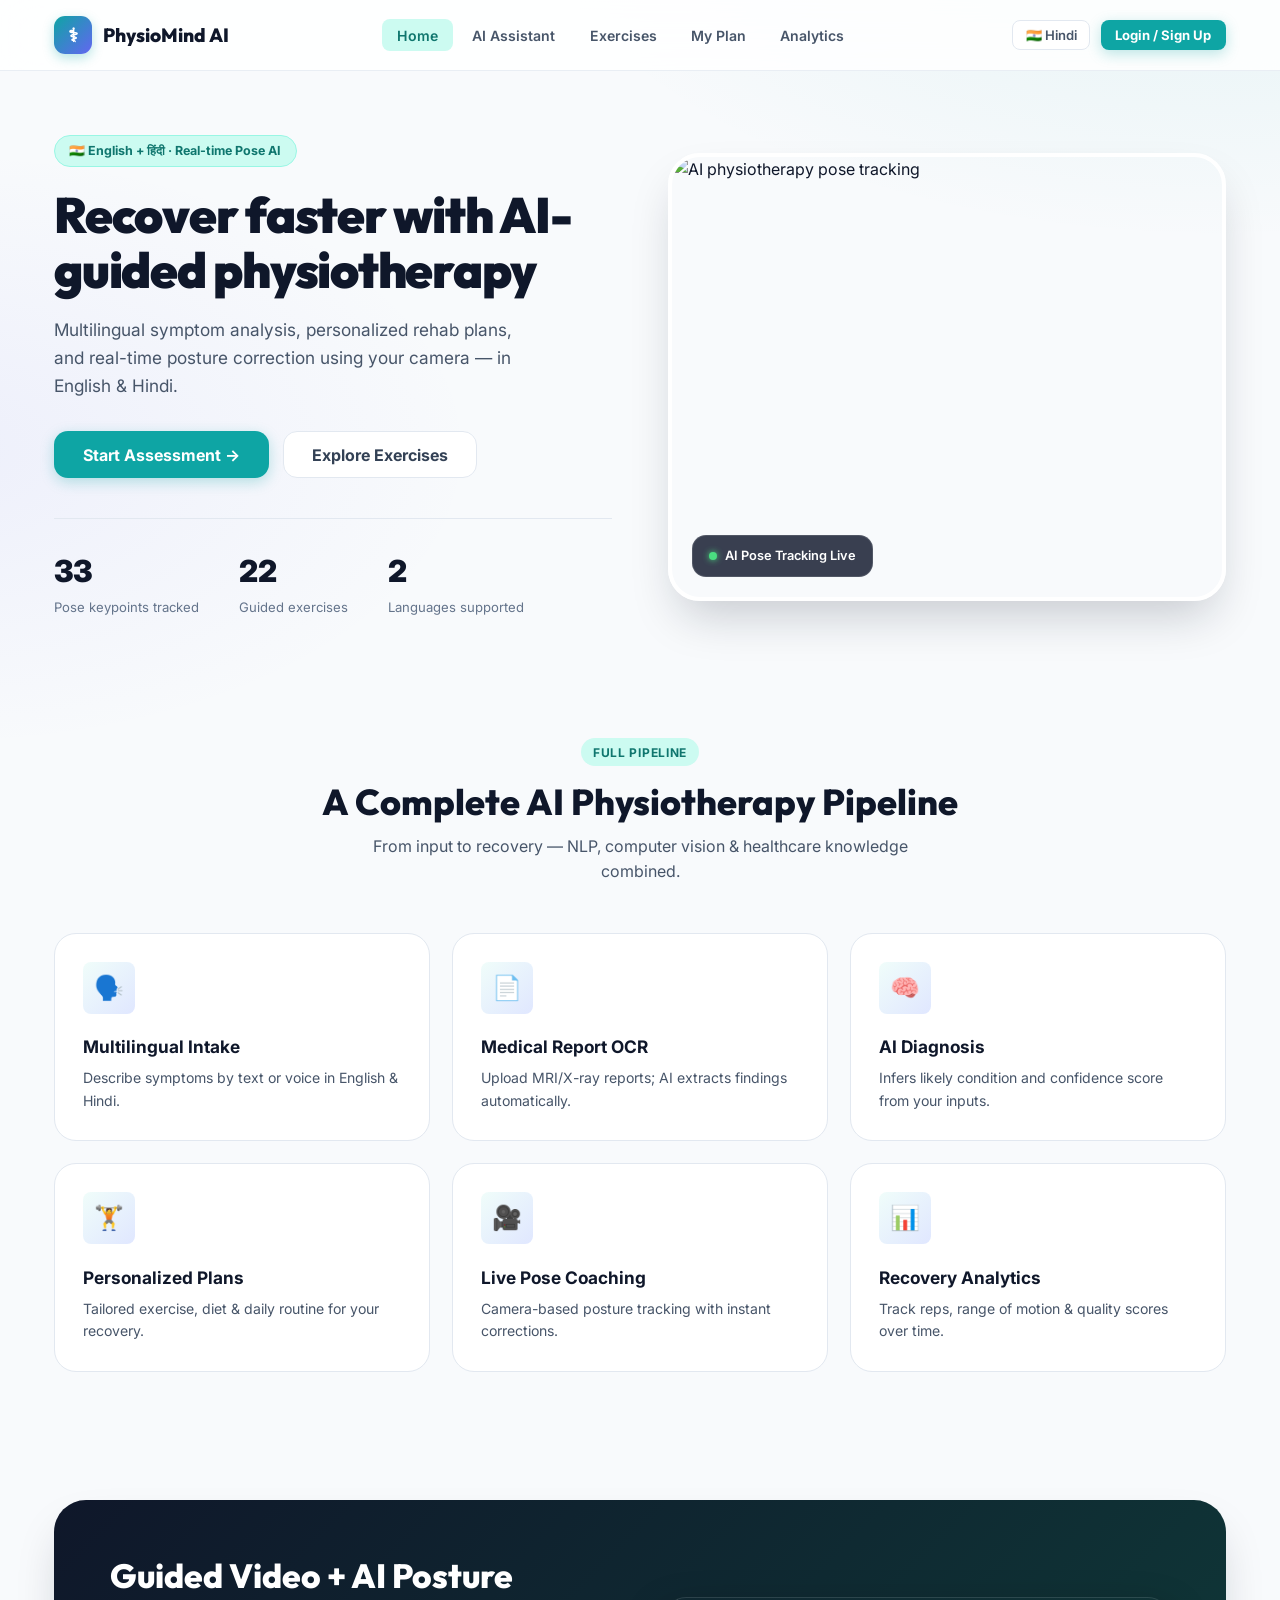
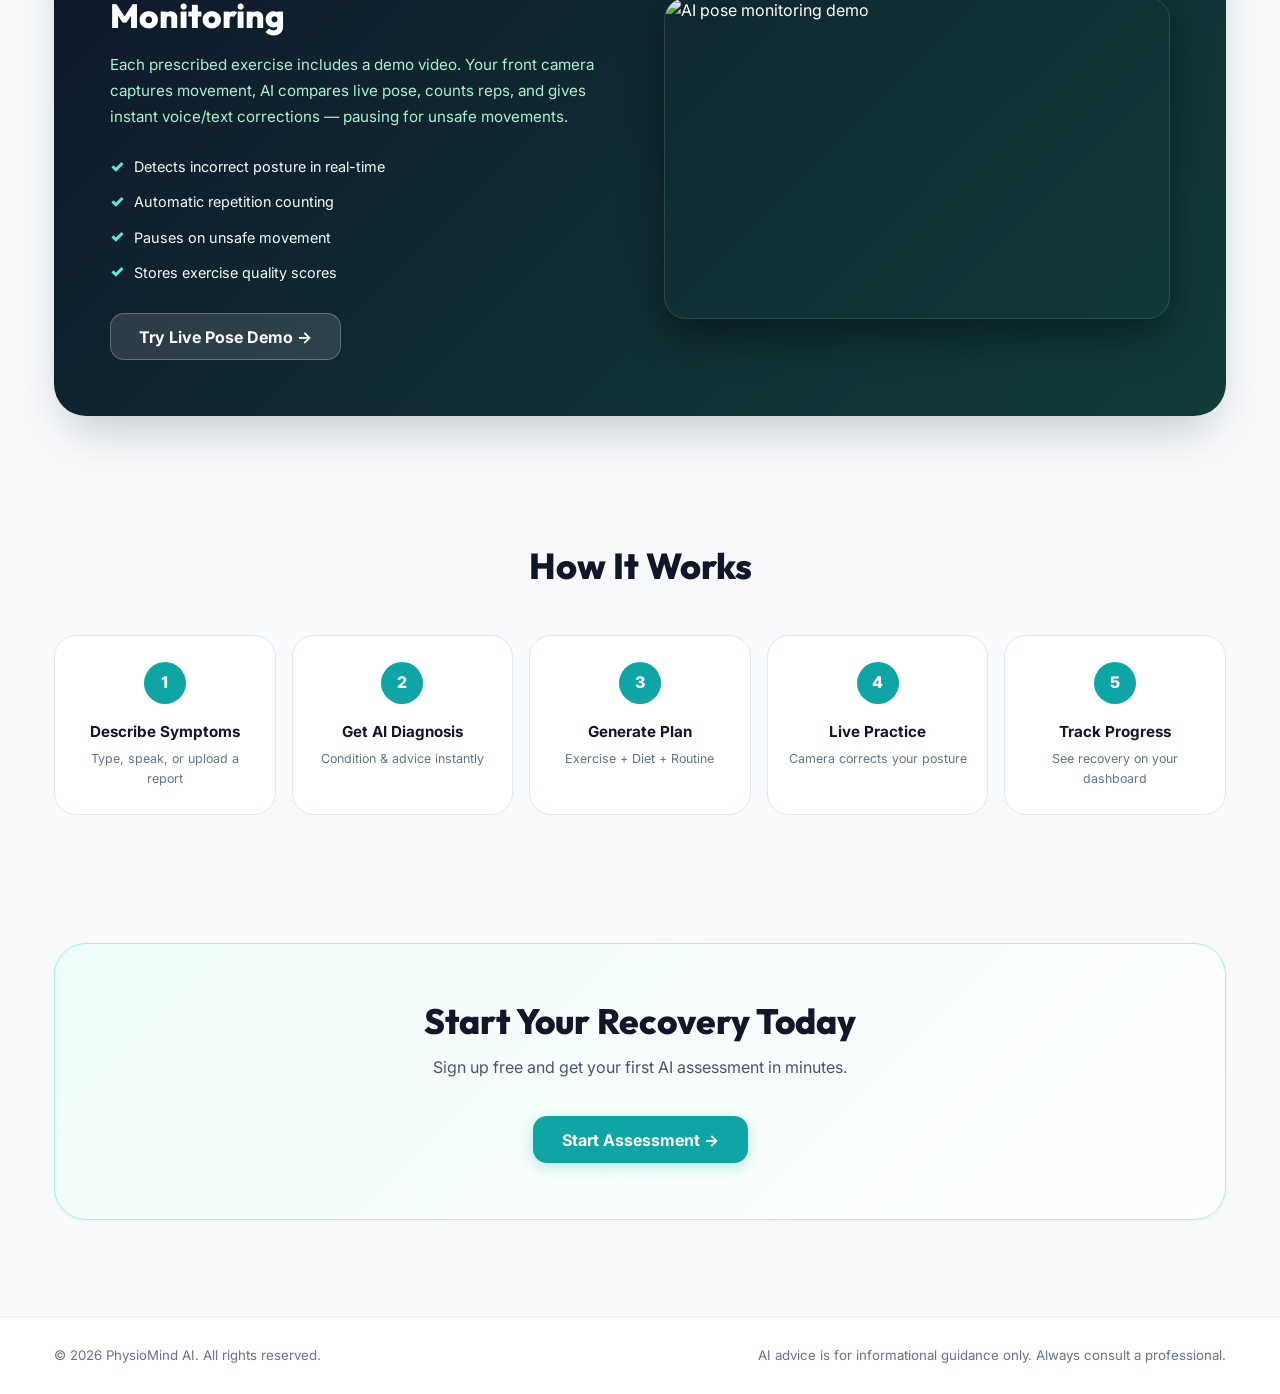
==== index.html @ 33cda1ad "added  backend file system" ====
<!DOCTYPE html>
<html lang="en">
<head>
  <meta charset="UTF-8" />
  <meta name="viewport" content="width=device-width, initial-scale=1.0" />
  <meta name="description" content="PhysioMind AI — Multilingual AI physiotherapy with real-time pose tracking, personalized rehab plans, and recovery analytics in English & Hindi." />
  <title>PhysioMind AI — Your Digital Physiotherapist</title>
  <link rel="stylesheet" href="styles.css" />
</head>
<body>

<!-- ══════════════════════════════════════════════
     NAVBAR
══════════════════════════════════════════════ -->
<header class="nav-wrap">
  <div class="container nav-inner">

    <div class="brand" onclick="showView('landing')">
      <div class="brand-icon">⚕</div>
      <span id="appName">PhysioMind AI</span>
    </div>

    <nav class="nav-links">
      <button class="nav-link active" data-view="landing">Home</button>
      <button class="nav-link" data-view="assistant">AI Assistant</button>
      <button class="nav-link" data-view="exercises">Exercises</button>
      <button class="nav-link" data-view="plan">My Plan</button>
      <button class="nav-link" data-view="analytics">Analytics</button>
    </nav>

    <div class="nav-right">
      <button class="lang-btn" id="langBtn">🇮🇳 Hindi</button>
      <button class="btn btn-sm btn-outline" id="authBtn" onclick="openAuth()">Login / Sign Up</button>
    </div>

  </div>
</header>

<!-- ══════════════════════════════════════════════
     MAIN CONTENT
══════════════════════════════════════════════ -->
<main>

  <!-- ─────────────── VIEW: LANDING ─────────────── -->
  <div class="view active" id="view-landing">
    <div class="container">

      <!-- Hero -->
      <section class="hero anim-fade-up">
        <div>
          <div class="hero-badge" id="heroBadge">🇮🇳 English + हिंदी · Real-time Pose AI</div>
          <h1 class="hero-title" id="heroTitle">Recover faster with AI-guided physiotherapy</h1>
          <p class="hero-sub" id="heroSub">Multilingual symptom analysis, personalized rehab plans, and real-time posture correction using your camera — in English &amp; Hindi.</p>
          <div class="hero-btns">
            <button class="btn btn-primary btn-lg" id="heroCta" onclick="showView('assistant')">Start Assessment →</button>
            <button class="btn btn-outline btn-lg" id="heroSec" onclick="showView('exercises')">Explore Exercises</button>
          </div>
          <div class="hero-stats">
            <div><div class="stat-n">33</div><div class="stat-l" id="stat1">Pose keypoints tracked</div></div>
            <div><div class="stat-n" id="statExCount">22</div><div class="stat-l" id="stat2">Guided exercises</div></div>
            <div><div class="stat-n">2</div><div class="stat-l" id="stat3">Languages supported</div></div>
          </div>
        </div>
        <div>
          <div class="hero-img-wrap">
            <img src="hero.jpg" alt="AI physiotherapy pose tracking" />
            <div class="hero-img-badge">
              <div class="live-dot"></div>
              <span id="liveBadge">AI Pose Tracking Live</span>
            </div>
          </div>
        </div>
      </section>

      <!-- Features -->
      <section class="section">
        <div class="sec-center">
          <div class="sec-tag" id="featTag">Full Pipeline</div>
          <h2 class="sec-title" id="featTitle">A Complete AI Physiotherapy Pipeline</h2>
          <p class="sec-desc" id="featDesc">From input to recovery — NLP, computer vision &amp; healthcare knowledge combined.</p>
        </div>
        <div class="features-grid" id="featuresGrid"></div>
      </section>

      <!-- Demo Banner -->
      <section class="section-sm">
        <div class="demo-banner">
          <div>
            <h2 class="demo-title" id="demoTitle">Guided Video + AI Posture Monitoring</h2>
            <p class="demo-desc" id="demoDesc">Each prescribed exercise includes a demo video. Your front camera captures movement, AI compares live pose, counts reps, and gives instant voice/text corrections — pausing for unsafe movements.</p>
            <ul class="demo-bullets" id="demoBullets"></ul>
            <button class="btn btn-ghost-white btn-lg" style="margin-top:1.75rem" onclick="showView('exercises')" id="demoCta">Try Live Pose Demo →</button>
          </div>
          <div class="demo-img-box">
            <img src="pose-demo.jpg" alt="AI pose monitoring demo" />
          </div>
        </div>
      </section>

      <!-- How it works -->
      <section class="section">
        <div class="sec-center">
          <h2 class="sec-title" id="stepsTitle">How It Works</h2>
        </div>
        <div class="steps-grid" id="stepsGrid"></div>
      </section>

      <!-- CTA -->
      <section class="section-sm" style="padding-bottom:5rem">
        <div class="cta-card">
          <h2 class="cta-title" id="ctaTitle">Start Your Recovery Today</h2>
          <p class="cta-desc" id="ctaDesc">Sign up free and get your first AI assessment in minutes.</p>
          <button class="btn btn-primary btn-lg" style="margin-top:1.5rem" id="ctaBtn" onclick="showView('assistant')">Start Assessment →</button>
        </div>
      </section>

    </div>
  </div>

  <!-- ─────────────── VIEW: AI ASSISTANT ─────────── -->
  <div class="view" id="view-assistant">
    <div class="container">
      <div class="page-header">
        <h1 class="page-title" id="assistTitle">AI Physio Assistant</h1>
        <p class="page-sub" id="assistSub">Describe symptoms via text, voice, or upload a medical report</p>
      </div>

      <div class="assistant-grid">

        <!-- Chat box -->
        <div class="chat-box">
          <div class="chat-messages" id="chatMessages">
            <div class="chat-empty" id="chatEmpty">
              <div class="chat-empty-icon">💬</div>
              <p id="chatEmptyMsg">Type or speak your symptoms below to get instant AI analysis.</p>
            </div>
          </div>

          <!-- OCR status -->
          <div class="ocr-status" id="ocrStatus"></div>

          <!-- Quick chips -->
          <div class="chips-row" id="chipsRow"></div>

          <!-- Input bar -->
          <div class="chat-input-row">
            <button class="icon-btn" id="attachBtn" title="Upload Report">📎</button>
            <input type="file" id="fileInput" accept="image/*,.pdf" style="display:none" />
            <button class="icon-btn" id="micBtn" title="Speak Symptoms">🎤</button>
            <input class="chat-input" id="chatInput" type="text" placeholder="Type your symptoms…" />
            <button class="btn btn-primary" id="sendBtn">Send</button>
          </div>
        </div>

        <!-- Side panel -->
        <div style="display:flex;flex-direction:column;gap:1rem">

          <div class="panel">
            <div class="panel-label" id="diagLabel">AI Diagnosis</div>
            <div id="diagContent">
              <p style="font-size:.88rem;color:var(--slate-500)" id="diagPlaceholder">Your diagnosis will appear here after describing your symptoms.</p>
            </div>
            <button class="btn btn-primary" id="genPlanBtn" style="width:100%;margin-top:1.25rem;display:none" onclick="generatePlan()"></button>
          </div>

          <div class="warning-card">
            ⚠ <span id="disclaimerText">AI suggestions do not replace professional medical advice. Consult a licensed physiotherapist.</span>
          </div>

        </div>
      </div>
    </div>
  </div>

  <!-- ─────────────── VIEW: EXERCISES ────────────── -->
  <div class="view" id="view-exercises">
    <div class="container">
      <div class="page-header">
        <h1 class="page-title" id="exTitle">Guided Exercise Library</h1>
        <p class="page-sub" id="exSub">Practice each exercise with live AI posture monitoring</p>
      </div>
      <div class="cat-bar" id="catBar"></div>
      <div class="ex-grid" id="exGrid"></div>
      <div style="padding-bottom:3rem"></div>
    </div>
  </div>

  <!-- ─────────────── VIEW: MY PLAN ──────────────── -->
  <div class="view" id="view-plan">
    <div class="container">
      <div class="page-header">
        <h1 class="page-title" id="planTitle">My Recovery Plan</h1>
      </div>
      <div id="planContainer"></div>
      <div style="padding-bottom:3rem"></div>
    </div>
  </div>

  <!-- ─────────────── VIEW: ANALYTICS ────────────── -->
  <div class="view" id="view-analytics">
    <div class="container">
      <div class="page-header">
        <h1 class="page-title" id="analyticsTitle">Recovery Analytics</h1>
        <p class="page-sub" id="analyticsSub">Your digital biomarkers over time</p>
      </div>
      <div id="analyticsContainer"></div>
      <div style="padding-bottom:3rem"></div>
    </div>
  </div>

</main>

<!-- ══════════════════════════════════════════════
     FOOTER
══════════════════════════════════════════════ -->
<footer>
  <div class="container footer-inner">
    <span>© 2026 PhysioMind AI. All rights reserved.</span>
    <span id="footerDisclaimer">AI advice is for informational guidance only. Always consult a professional.</span>
  </div>
</footer>

<!-- ══════════════════════════════════════════════
     AUTH MODAL
══════════════════════════════════════════════ -->
<div class="modal-bg" id="authModal">
  <div class="modal-box">
    <button class="modal-close" onclick="closeAuth()">✕</button>
    <div class="modal-tabs">
      <button class="modal-tab active" id="tabLogin" onclick="switchAuthTab('login')">Login</button>
      <button class="modal-tab" id="tabSignup" onclick="switchAuthTab('signup')">Sign Up</button>
    </div>
    <form onsubmit="handleAuth(event)">
      <div class="form-field" id="nameField" style="display:none">
        <label class="form-label" for="authName">Full Name</label>
        <input class="form-input" id="authName" name="name" type="text" autocomplete="name" placeholder="e.g. Arjun Sharma" />
      </div>
      <div class="form-field">
        <label class="form-label" for="authEmail">Email Address</label>
        <input class="form-input" id="authEmail" name="email" type="email" autocomplete="email" placeholder="you@example.com" required />
      </div>
      <div class="form-field">
        <label class="form-label" for="authPassword">Password</label>
        <input class="form-input" id="authPassword" name="password" type="password" autocomplete="current-password" placeholder="••••••••" minlength="8" required />
        <div class="form-hint" id="authPwHint" style="display:none">At least 8 characters</div>
      </div>
      <div class="form-error" id="authError" role="alert" style="display:none"></div>
      <button type="submit" class="btn btn-primary" id="authSubmit" style="width:100%;margin-top:.5rem">Login</button>
    </form>
  </div>
</div>

<!-- ══════════════════════════════════════════════
     EXERCISE PREVIEW MODAL  (how to do it, before the camera opens)
══════════════════════════════════════════════ -->
<div class="modal-bg" id="previewModal">
  <div class="modal-box preview-modal-box">
    <button class="modal-close" onclick="closePreview()">✕</button>

    <div class="preview-head">
      <h2 class="preview-title" id="previewTitle"></h2>
      <p class="preview-sub" id="previewSub"></p>
    </div>

    <div class="preview-grid">
      <div class="preview-stage">
        <svg id="previewFigure" class="pv-figure" viewBox="0 0 100 100"
             role="img" aria-labelledby="previewFigureLabel"></svg>
        <span id="previewFigureLabel" class="sr-only"></span>
        <div class="preview-phase">
          <span class="pv-dot"></span>
          <span id="previewMotionLabel">Movement demonstration</span>
        </div>
      </div>

      <div class="preview-info">
        <div class="preview-meta" id="previewMeta"></div>

        <div class="preview-block">
          <div class="preview-block-label" id="previewStepsLabel">How to do it</div>
          <ol class="preview-steps" id="previewSteps"></ol>
        </div>

        <div class="preview-block">
          <div class="preview-block-label" id="previewMistakesLabel">Avoid these</div>
          <ul class="preview-mistakes" id="previewMistakes"></ul>
        </div>

        <div class="camera-hint" id="previewCameraHint"></div>
      </div>
    </div>

    <div class="preview-actions">
      <button class="btn btn-outline" onclick="closePreview()" id="previewBackBtn">Back</button>
      <button class="btn btn-primary btn-lg" id="previewStartBtn">Start with Camera ▶</button>
    </div>
  </div>
</div>

<!-- ══════════════════════════════════════════════
     SESSION MODAL
══════════════════════════════════════════════ -->
<div class="modal-bg" id="sessionModal">
  <div class="modal-box session-modal-box">
    <div style="display:flex;justify-content:space-between;align-items:center;margin-bottom:1rem">
      <h2 style="font-size:1.25rem;font-weight:800" id="sessionTitle">Exercise Session</h2>
      <button class="btn btn-outline btn-sm" onclick="closeSession()">✕ Stop</button>
    </div>

    <div class="session-canvas">
      <!-- Live webcam + skeleton overlay. The video stays on this device;
           only keypoint coordinates are sent to the server. -->
      <video id="sessionVideo" playsinline muted autoplay></video>
      <canvas id="sessionCanvas"></canvas>

      <div class="session-loading" id="sessionLoading">
        <div class="spinner"></div>
        <div id="sessionLoadingText">Starting camera and loading pose model…</div>
      </div>

      <div class="session-error" id="sessionError" style="display:none">
        <div class="session-error-icon">📷</div>
        <div id="sessionErrorText"></div>
        <button class="btn btn-outline btn-sm" style="margin-top:1rem" onclick="closeSession()">Close</button>
      </div>

      <div class="session-hud">
        <div class="hud-box">
          <div class="hud-label" id="hudRepLabel">Reps</div>
          <div class="hud-val" id="hudReps">0 / 10</div>
        </div>
        <div class="hud-box">
          <div class="hud-label" id="hudQualLabel">Tracking</div>
          <div class="hud-val" id="hudQuality" style="color:#5eead4">—</div>
        </div>
        <div class="hud-box">
          <div class="hud-label" id="hudTimeLabel">Time</div>
          <div class="hud-val" id="hudTime">0s</div>
        </div>
      </div>
      <div class="session-feedback" id="sessionFeedback">🟢 Ready — keep camera steady</div>
    </div>

    <div style="margin-top:1rem;padding:.75rem 1rem;background:var(--slate-50);border-radius:var(--r-md);font-size:.85rem;color:var(--slate-600)" id="sessionInstructions">
      Position yourself in front of the camera. Follow along with the exercise and maintain proper form throughout the movement.
    </div>
  </div>
</div>

<!-- Transient status messages (errors, confirmations) -->
<div class="toast" id="toast" role="status" aria-live="polite"></div>

<script src="api.js"></script>
<script src="preview.js"></script>
<script type="module" src="pose.js"></script>
<script src="app.js"></script>
</body>
</html>
---- styles.css ----
/* =====================================================
   PhysioMind AI — Design System & Stylesheet
   ===================================================== */

@import url('https://fonts.googleapis.com/css2?family=Outfit:wght@400;500;600;700;800;900&family=Inter:wght@400;500;600;700&display=swap');

/* ── CSS Custom Properties ─────────────────────────── */
:root {
  --teal:       #0ea5a4;
  --teal-hover: #0d9488;
  --teal-dark:  #0f766e;
  --teal-light: #ccfbf1;
  --teal-50:    #f0fdfa;
  --indigo:     #6366f1;
  --indigo-light: #e0e7ff;
  --slate-900:  #0f172a;
  --slate-800:  #1e293b;
  --slate-700:  #334155;
  --slate-600:  #475569;
  --slate-500:  #64748b;
  --slate-400:  #94a3b8;
  --slate-300:  #cbd5e1;
  --slate-200:  #e2e8f0;
  --slate-100:  #f1f5f9;
  --slate-50:   #f8fafc;
  --white:      #ffffff;
  --r-sm:  8px;
  --r-md:  14px;
  --r-lg:  22px;
  --r-xl:  32px;
  --shadow-sm:  0 1px 3px rgba(0,0,0,.06);
  --shadow-md:  0 4px 16px rgba(0,0,0,.07);
  --shadow-lg:  0 12px 30px rgba(14,165,164,.14), 0 4px 8px rgba(0,0,0,.04);
  --shadow-xl:  0 24px 48px -12px rgba(15,23,42,.22);
  --transition: all .2s cubic-bezier(.4,0,.2,1);
}

/* ── Reset & Base ──────────────────────────────────── */
*, *::before, *::after { box-sizing: border-box; margin: 0; padding: 0; }

html { scroll-behavior: smooth; font-size: 16px; }

body {
  font-family: 'Inter', system-ui, sans-serif;
  color: var(--slate-900);
  background:
    radial-gradient(1100px 600px at 95% -5%,  rgba(14,165,164,.10) 0%, transparent 65%),
    radial-gradient(900px  500px at  -5% 15%, rgba(99,102,241,.07) 0%, transparent 60%),
    var(--slate-50);
  min-height: 100vh;
  display: flex;
  flex-direction: column;
  line-height: 1.6;
}

h1,h2,h3,h4,h5 { font-family: 'Outfit', sans-serif; line-height: 1.2; }

a { text-decoration: none; color: inherit; }
button { cursor: pointer; font-family: inherit; border: none; }
ul { list-style: none; }
img { display: block; width: 100%; object-fit: cover; }
input, textarea { font-family: inherit; }

/* ── Scrollbar ─────────────────────────────────────── */
::-webkit-scrollbar { width: 7px; }
::-webkit-scrollbar-thumb { background: var(--slate-300); border-radius: 4px; }
::-webkit-scrollbar-track { background: transparent; }

/* ── Layout Utils ──────────────────────────────────── */
.container { max-width: 1220px; margin: 0 auto; padding: 0 1.5rem; }

/* ── Keyframes ─────────────────────────────────────── */
@keyframes fadeUp {
  from { opacity: 0; transform: translateY(18px); }
  to   { opacity: 1; transform: translateY(0); }
}
@keyframes fadeIn { from { opacity: 0; } to { opacity: 1; } }
@keyframes bounce3 {
  0%,100% { transform: translateY(0); opacity: .5; }
  50%      { transform: translateY(-6px); opacity: 1; }
}
@keyframes spinRing {
  to { transform: rotate(360deg); }
}
@keyframes pulseRing {
  0%   { box-shadow: 0 0 0 0   rgba(14,165,164,.45); }
  70%  { box-shadow: 0 0 0 14px rgba(14,165,164,0); }
  100% { box-shadow: 0 0 0 0   rgba(14,165,164,0); }
}

.anim-fade-up  { animation: fadeUp .5s cubic-bezier(.16,1,.3,1) both; }
.pulse-ring    { animation: pulseRing 1.8s infinite; }

/* ═══════════════════════════════════════════════════
   NAVBAR
═══════════════════════════════════════════════════ */
.nav-wrap {
  position: sticky; top: 0; z-index: 60;
  background: rgba(255,255,255,.84);
  backdrop-filter: blur(18px);
  -webkit-backdrop-filter: blur(18px);
  border-bottom: 1px solid rgba(226,232,240,.75);
}
.nav-inner {
  display: flex; align-items: center; justify-content: space-between;
  height: 70px;
}
.brand {
  display: flex; align-items: center; gap: .7rem;
  font-family: 'Outfit', sans-serif;
  font-weight: 800; font-size: 1.2rem;
  color: var(--slate-900); cursor: pointer;
}
.brand-icon {
  width: 38px; height: 38px; border-radius: 11px;
  background: linear-gradient(135deg, var(--teal), var(--indigo));
  display: grid; place-items: center;
  font-size: 1.2rem; color: #fff;
  box-shadow: 0 4px 12px rgba(14,165,164,.3);
  flex-shrink: 0;
}
.nav-links {
  display: flex; align-items: center; gap: .25rem;
}
.nav-link {
  padding: .45rem .95rem;
  border-radius: var(--r-sm);
  font-size: .88rem; font-weight: 600;
  color: var(--slate-600);
  transition: var(--transition);
  cursor: pointer;
  background: none; border: none;
}
.nav-link:hover { color: var(--teal-dark); background: var(--teal-light); }
.nav-link.active { color: var(--teal-dark); background: var(--teal-light); }

.nav-right { display: flex; align-items: center; gap: .65rem; }

/* ── Buttons ────────────────────────────────────────── */
.btn {
  display: inline-flex; align-items: center; justify-content: center;
  gap: .45rem; padding: .58rem 1.2rem;
  border-radius: var(--r-md); font-size: .88rem; font-weight: 700;
  transition: var(--transition); border: 1.5px solid transparent;
  white-space: nowrap;
}
.btn-primary {
  background: var(--teal); color: #fff;
  box-shadow: 0 4px 14px rgba(14,165,164,.28);
}
.btn-primary:hover { background: var(--teal-hover); transform: translateY(-1px); box-shadow: 0 6px 18px rgba(14,165,164,.35); }
.btn-outline { background: #fff; border-color: var(--slate-200); color: var(--slate-700); }
.btn-outline:hover { background: var(--slate-100); border-color: var(--slate-300); }
.btn-ghost-white { background: rgba(255,255,255,.12); border-color: rgba(255,255,255,.25); color: #fff; }
.btn-ghost-white:hover { background: rgba(255,255,255,.22); }
.btn-sm { padding: .38rem .85rem; font-size: .82rem; border-radius: var(--r-sm); }
.btn-lg { padding: .78rem 1.75rem; font-size: 1rem; border-radius: var(--r-md); }

.lang-btn {
  display: flex; align-items: center; gap: .4rem;
  padding: .38rem .8rem; border-radius: var(--r-sm);
  background: #fff; border: 1.5px solid var(--slate-200);
  font-size: .82rem; font-weight: 600; color: var(--slate-600);
  transition: var(--transition); cursor: pointer;
}
.lang-btn:hover { border-color: var(--teal); color: var(--teal-dark); }

/* ═══════════════════════════════════════════════════
   VIEWS
═══════════════════════════════════════════════════ */
main { flex: 1; }
.view { display: none; }
.view.active { display: block; }

/* ═══════════════════════════════════════════════════
   LANDING — Hero
═══════════════════════════════════════════════════ */
.hero {
  display: grid; grid-template-columns: 1fr 1fr;
  gap: 3.5rem; align-items: center;
  padding: 4rem 0 3rem;
}
.hero-badge {
  display: inline-flex; align-items: center; gap: .5rem;
  background: var(--teal-light); border: 1px solid #99f6e4;
  color: var(--teal-dark); padding: .32rem .9rem;
  border-radius: 999px; font-size: .78rem; font-weight: 700;
  margin-bottom: 1.3rem;
}
.hero-title {
  font-size: 3.1rem; font-weight: 900;
  line-height: 1.1; letter-spacing: -.025em;
  color: var(--slate-900);
}
.hero-sub {
  margin-top: 1.2rem; font-size: 1.08rem;
  color: var(--slate-600); max-width: 88%;
}
.hero-btns { margin-top: 2rem; display: flex; flex-wrap: wrap; gap: .85rem; }
.hero-stats {
  margin-top: 2.5rem; padding-top: 1.75rem;
  border-top: 1px solid var(--slate-200);
  display: flex; gap: 2.5rem;
}
.stat-n { font-size: 1.9rem; font-weight: 900; color: var(--slate-900); }
.stat-l { font-size: .82rem; color: var(--slate-500); margin-top: .1rem; }

.hero-img-wrap {
  border-radius: var(--r-xl); overflow: hidden;
  border: 4px solid #fff; box-shadow: var(--shadow-xl);
  position: relative;
}
.hero-img-wrap img { height: 440px; }
.hero-img-badge {
  position: absolute; bottom: 20px; left: 20px;
  background: rgba(15,23,42,.82); backdrop-filter: blur(10px);
  color: #fff; padding: .6rem 1rem; border-radius: var(--r-md);
  font-size: .8rem; font-weight: 600; display: flex; align-items: center; gap: .5rem;
  border: 1px solid rgba(255,255,255,.12);
}
.live-dot {
  width: 8px; height: 8px; border-radius: 50%;
  background: #4ade80; box-shadow: 0 0 6px #4ade80;
}

/* ── Section shared ─────────────────────────────── */
.section { padding: 4.5rem 0; }
.section-sm { padding: 2.5rem 0; }
.sec-tag {
  display: inline-block; background: var(--teal-light);
  color: var(--teal-dark); font-size: .75rem; font-weight: 700;
  padding: .28rem .75rem; border-radius: 999px;
  text-transform: uppercase; letter-spacing: .06em;
  margin-bottom: .85rem;
}
.sec-title { font-size: 2.25rem; font-weight: 800; color: var(--slate-900); }
.sec-desc { margin-top: .65rem; font-size: 1rem; color: var(--slate-600); }
.sec-center { text-align: center; }
.sec-center .sec-desc { max-width: 600px; margin: .65rem auto 0; }

/* ── Features Grid ──────────────────────────────── */
.features-grid {
  display: grid; grid-template-columns: repeat(3,1fr); gap: 1.4rem;
  margin-top: 3rem;
}
.feat-card {
  background: #fff; border: 1px solid var(--slate-200);
  border-radius: var(--r-lg); padding: 1.75rem;
  transition: var(--transition);
}
.feat-card:hover { transform: translateY(-5px); box-shadow: var(--shadow-lg); border-color: var(--slate-300); }
.feat-icon {
  width: 52px; height: 52px; border-radius: var(--r-sm);
  background: linear-gradient(135deg, var(--teal-50), var(--indigo-light));
  display: grid; place-items: center; font-size: 1.5rem; margin-bottom: 1.2rem;
}
.feat-title { font-size: 1.08rem; font-weight: 700; margin-bottom: .4rem; }
.feat-desc { font-size: .88rem; color: var(--slate-600); }

/* ── Demo Dark Banner ───────────────────────────── */
.demo-banner {
  display: grid; grid-template-columns: 1fr 1fr; gap: 3rem;
  align-items: center;
  background: linear-gradient(135deg, var(--slate-900) 0%, #0f3d3a 100%);
  border-radius: var(--r-xl); padding: 3.5rem;
  color: #fff; margin: 1rem 0;
  box-shadow: var(--shadow-xl);
}
.demo-title { font-size: 2.1rem; font-weight: 800; line-height: 1.2; }
.demo-desc { margin-top: 1rem; color: #a7f3d0; font-size: .95rem; line-height: 1.7; }
.demo-bullets { margin-top: 1.5rem; display: grid; gap: .6rem; }
.demo-bullet {
  display: flex; align-items: center; gap: .65rem;
  font-size: .9rem; color: #f0fdfa;
}
.check-icon { color: #5eead4; font-weight: 900; font-size: 1rem; }
.demo-img-box {
  border-radius: var(--r-lg); overflow: hidden;
  border: 1px solid rgba(255,255,255,.12);
  box-shadow: 0 18px 40px rgba(0,0,0,.4);
}
.demo-img-box img { height: 320px; }

/* ── How it Works Steps ─────────────────────────── */
.steps-grid {
  display: grid; grid-template-columns: repeat(5,1fr); gap: 1rem;
  margin-top: 3rem;
}
.step-card {
  background: #fff; border: 1px solid var(--slate-200);
  border-radius: var(--r-lg); padding: 1.6rem 1rem; text-align: center;
  transition: var(--transition);
}
.step-card:hover { box-shadow: var(--shadow-md); transform: translateY(-3px); }
.step-num {
  width: 42px; height: 42px; border-radius: 50%;
  background: var(--teal); color: #fff;
  font-weight: 800; font-size: 1rem;
  display: grid; place-items: center; margin: 0 auto 1rem;
}
.step-title { font-size: .95rem; font-weight: 700; margin-bottom: .3rem; }
.step-desc { font-size: .78rem; color: var(--slate-500); }

/* ── CTA Card ───────────────────────────────────── */
.cta-card {
  background: linear-gradient(135deg, var(--teal-50), #fff);
  border: 1px solid #99f6e4; border-radius: var(--r-xl);
  padding: 3.5rem; text-align: center;
  box-shadow: var(--shadow-sm); margin: 1rem 0;
}
.cta-title { font-size: 2.2rem; font-weight: 800; }
.cta-desc { margin: .75rem auto; max-width: 460px; color: var(--slate-600); }

/* ═══════════════════════════════════════════════════
   AI ASSISTANT VIEW
═══════════════════════════════════════════════════ */
.page-header { padding: 2.5rem 0 0; }
.page-title  { font-size: 1.9rem; font-weight: 800; }
.page-sub    { margin-top: .4rem; font-size: .92rem; color: var(--slate-500); }

.assistant-grid {
  display: grid; grid-template-columns: 1fr 360px; gap: 1.5rem;
  margin-top: 1.75rem; padding-bottom: 3rem;
}

/* Chat Box */
.chat-box {
  background: #fff; border: 1px solid var(--slate-200);
  border-radius: var(--r-xl); overflow: hidden;
  display: flex; flex-direction: column; height: 620px;
  box-shadow: var(--shadow-sm);
}
.chat-messages {
  flex: 1; overflow-y: auto; padding: 1.5rem;
  display: flex; flex-direction: column; gap: 1rem;
}
.chat-empty {
  text-align: center; color: var(--slate-400);
  margin: auto; padding: 2rem 1rem;
}
.chat-empty-icon { font-size: 3rem; margin-bottom: .75rem; }

.bubble { max-width: 80%; padding: .75rem 1.1rem; border-radius: 18px; font-size: .9rem; line-height: 1.55; }
.bubble.user { align-self: flex-end; background: var(--teal); color: #fff; border-bottom-right-radius: 4px; }
.bubble.bot  { align-self: flex-start; background: var(--slate-100); color: var(--slate-800); border-bottom-left-radius: 4px; }

.typing-dots {
  display: inline-flex; gap: 4px; align-items: center;
}
.typing-dots span {
  width: 8px; height: 8px; border-radius: 50%; background: var(--slate-400);
  animation: bounce3 .9s ease infinite;
}
.typing-dots span:nth-child(2) { animation-delay: .15s; }
.typing-dots span:nth-child(3) { animation-delay: .30s; }

.ocr-status {
  margin: 0 1rem .5rem;
  padding: .55rem .9rem;
  background: var(--indigo-light); color: #3730a3;
  border-radius: var(--r-sm); font-size: .8rem;
  display: none;
}

.chips-row {
  padding: .75rem 1rem;
  border-top: 1px solid var(--slate-100);
  display: flex; flex-wrap: wrap; gap: .4rem;
}
.chip {
  padding: .32rem .75rem; border-radius: 999px;
  border: 1px solid var(--slate-200);
  background: var(--slate-50); font-size: .78rem;
  color: var(--slate-600); cursor: pointer;
  transition: var(--transition);
}
.chip:hover { background: var(--teal-light); color: var(--teal-dark); border-color: #99f6e4; }

.chat-input-row {
  padding: .9rem 1rem;
  border-top: 1px solid var(--slate-100);
  display: flex; gap: .5rem; align-items: center;
}
.icon-btn {
  width: 42px; height: 42px; border-radius: var(--r-sm);
  border: 1.5px solid var(--slate-200); background: #fff;
  display: grid; place-items: center; font-size: 1.1rem;
  color: var(--slate-500); transition: var(--transition);
  flex-shrink: 0;
}
.icon-btn:hover { background: var(--slate-100); border-color: var(--slate-300); }
.icon-btn.recording { border-color: #f87171; background: #fee2e2; color: #b91c1c; animation: pulseRing 1.8s infinite; }

.chat-input {
  flex: 1; height: 42px; border-radius: var(--r-sm);
  border: 1.5px solid var(--slate-200); padding: 0 1rem;
  font-size: .9rem; outline: none; transition: var(--transition);
}
.chat-input:focus { border-color: var(--teal); box-shadow: 0 0 0 3px var(--teal-light); }

/* Diagnosis Panel */
.panel {
  background: #fff; border: 1px solid var(--slate-200);
  border-radius: var(--r-xl); padding: 1.5rem;
  box-shadow: var(--shadow-sm);
}
.panel-label {
  font-size: .72rem; font-weight: 700;
  text-transform: uppercase; letter-spacing: .06em;
  color: var(--slate-500); margin-bottom: 1rem;
}
.diag-gradient-card {
  background: linear-gradient(135deg, var(--teal-50), var(--indigo-light));
  border: 1px solid var(--teal-light);
  border-radius: var(--r-md); padding: 1.2rem;
}
.diag-condition-lbl { font-size: .72rem; color: var(--slate-500); }
.diag-condition-name { font-size: 1.15rem; font-weight: 800; margin-top: .2rem; }
.progress-wrap { margin-top: .85rem; }
.progress-row { display: flex; justify-content: space-between; font-size: .75rem; color: var(--slate-500); }
.progress-track { height: 8px; border-radius: 999px; background: #fff; overflow: hidden; margin-top: .3rem; }
.progress-fill { height: 100%; background: var(--teal); border-radius: 999px; transition: width .45s ease; }
.symptom-tags { margin-top: .85rem; display: flex; flex-wrap: wrap; gap: .3rem; }
.s-tag {
  background: #fff; border: 1px solid var(--slate-200);
  padding: .18rem .6rem; border-radius: 999px;
  font-size: .73rem; color: var(--slate-600);
}
.diag-rec { margin-top: .85rem; font-size: .85rem; color: var(--slate-600); line-height: 1.6; }
.warning-card {
  background: #fffbeb; border: 1px solid #fde68a;
  border-radius: var(--r-md); padding: .9rem 1rem;
  font-size: .78rem; color: #92400e; margin-top: 1rem;
  line-height: 1.55;
}

/* ═══════════════════════════════════════════════════
   EXERCISES VIEW
═══════════════════════════════════════════════════ */
.cat-bar { display: flex; flex-wrap: wrap; gap: .5rem; margin: 1.5rem 0; }
.cat-btn {
  display: flex; align-items: center; gap: .4rem;
  padding: .48rem 1.1rem; border-radius: 999px;
  border: 1.5px solid var(--slate-200); background: #fff;
  font-size: .85rem; font-weight: 600; color: var(--slate-600);
  transition: var(--transition); cursor: pointer;
}
.cat-btn:hover { border-color: var(--teal); color: var(--teal-dark); }
.cat-btn.active { background: var(--teal); color: #fff; border-color: var(--teal); box-shadow: 0 4px 12px rgba(14,165,164,.25); }

.ex-grid { display: grid; grid-template-columns: repeat(auto-fill, minmax(310px,1fr)); gap: 1.4rem; }
.ex-card {
  background: #fff; border: 1px solid var(--slate-200);
  border-radius: var(--r-lg); overflow: hidden;
  display: flex; flex-direction: column;
  transition: var(--transition);
}
.ex-card:hover { transform: translateY(-5px); box-shadow: var(--shadow-lg); }

.ex-banner {
  height: 145px;
  background: linear-gradient(135deg, var(--teal), var(--indigo));
  display: grid; place-items: center; font-size: 3.5rem;
  position: relative;
}
.diff-tag {
  position: absolute; top: 12px; right: 12px; z-index: 2;
  padding: .22rem .65rem; border-radius: 999px;
  font-size: .7rem; font-weight: 700; text-transform: uppercase;
}
.diff-tag.easy   { background: #dcfce7; color: #15803d; }
.diff-tag.medium { background: #fef3c7; color: #b45309; }
.diff-tag.hard   { background: #fee2e2; color: #b91c1c; }

.ex-body { padding: 1.2rem; flex: 1; display: flex; flex-direction: column; }
.ex-name { font-size: 1.05rem; font-weight: 700; }
.ex-part { font-size: .75rem; color: var(--slate-400); margin-bottom: .4rem; }
.ex-desc { font-size: .85rem; color: var(--slate-600); flex: 1; }
.ex-stats {
  display: flex; gap: 1rem; font-size: .8rem; color: var(--slate-500);
  margin-top: 1rem; padding-top: .75rem; border-top: 1px solid var(--slate-100);
}

/* ═══════════════════════════════════════════════════
   PLAN VIEW
═══════════════════════════════════════════════════ */
.plan-banner {
  background: linear-gradient(135deg, var(--teal-dark), var(--indigo));
  color: #fff; border-radius: var(--r-xl); padding: 2rem 2.25rem;
  margin: 1.5rem 0; box-shadow: var(--shadow-lg);
}
.plan-banner-condition { font-size: .82rem; opacity: .85; }
.plan-banner-title { font-size: 1.75rem; font-weight: 800; margin-top: .25rem; }
.plan-banner-sub { font-size: .88rem; opacity: .85; margin-top: .4rem; }

.tab-row { display: flex; gap: .5rem; margin-bottom: 1.5rem; }
.tab-btn {
  padding: .48rem 1.25rem; border-radius: 999px;
  border: 1.5px solid var(--slate-200); background: #fff;
  font-size: .88rem; font-weight: 600; cursor: pointer;
  transition: var(--transition);
}
.tab-btn.active { background: var(--teal); color: #fff; border-color: var(--teal); }

.plan-ex-item {
  display: flex; align-items: center; justify-content: space-between;
  background: #fff; border: 1px solid var(--slate-200);
  border-radius: var(--r-md); padding: 1.1rem 1.25rem; margin-bottom: .75rem;
}
.plan-ex-name { font-weight: 700; font-size: 1rem; }
.plan-ex-meta { font-size: .8rem; color: var(--slate-500); margin-top: .2rem; }

.diet-grid { display: grid; grid-template-columns: repeat(auto-fill,minmax(260px,1fr)); gap: 1rem; }
.diet-card {
  background: #fff; border: 1px solid var(--slate-200);
  border-radius: var(--r-md); padding: 1.2rem;
}
.diet-meal { font-size: .85rem; font-weight: 800; color: var(--teal); }
.diet-items { font-weight: 600; font-size: .9rem; margin-top: .25rem; }
.diet-note { font-size: .75rem; color: var(--slate-500); margin-top: .5rem; }

.timeline { border-left: 2px solid var(--teal-light); padding-left: 1.75rem; margin-left: .6rem; }
.timeline-step { position: relative; margin-bottom: 1.5rem; }
.timeline-step::before {
  content: '●'; position: absolute; left: -2.35rem; top: 0;
  color: var(--teal); font-size: .9rem;
}
.timeline-time { font-size: .78rem; font-weight: 700; color: var(--teal); }
.timeline-act { font-size: .95rem; font-weight: 600; margin-top: .15rem; }

/* ═══════════════════════════════════════════════════
   ANALYTICS VIEW
═══════════════════════════════════════════════════ */
.analytics-summary {
  background: linear-gradient(135deg, var(--slate-900), var(--teal-dark));
  color: #fff; border-radius: var(--r-xl); padding: 1.75rem 2rem;
  margin: 1.5rem 0;
}
.analytics-summary-label { font-size: .78rem; color: #a7f3d0; }
.analytics-summary-text { font-size: 1.15rem; font-weight: 700; margin-top: .35rem; }

.analytics-grid { display: grid; grid-template-columns: 1fr 1fr; gap: 1.5rem; }
.analytics-card {
  background: #fff; border: 1px solid var(--slate-200);
  border-radius: var(--r-xl); padding: 1.5rem; box-shadow: var(--shadow-sm);
}
.analytics-card-header {
  display: flex; justify-content: space-between; align-items: center; margin-bottom: .5rem;
}
.analytics-card-title { font-weight: 700; font-size: 1rem; }
.analytics-big-val { font-size: 1.9rem; font-weight: 900; }

.error-bar-wrap { display: grid; gap: .85rem; }
.error-row { }
.error-label-row { display: flex; justify-content: space-between; font-size: .85rem; margin-bottom: .3rem; }
.error-count { color: var(--slate-400); }

.history-list { display: grid; gap: .5rem; max-height: 220px; overflow-y: auto; }
.history-item {
  display: flex; justify-content: space-between; align-items: center;
  background: var(--slate-50); padding: .6rem .85rem; border-radius: var(--r-sm);
}
.history-name { font-weight: 600; font-size: .88rem; }
.history-date { font-size: .74rem; color: var(--slate-400); margin-top: .1rem; }
.history-score { font-weight: 800; font-size: .9rem; color: var(--teal); }
.history-reps  { font-size: .74rem; color: var(--slate-400); text-align: right; }

/* ── Empty State ────────────────────────────────── */
.empty-state {
  text-align: center; padding: 4rem 2rem;
  border: 2px dashed var(--slate-200); border-radius: var(--r-xl);
  margin-top: 1.5rem;
}
.empty-state-icon { font-size: 3rem; margin-bottom: 1rem; }
.empty-state-text { color: var(--slate-500); font-size: .95rem; }

/* ── Spinner ────────────────────────────────────── */
.spinner {
  width: 32px; height: 32px; border-radius: 50%;
  border: 4px solid var(--teal-light); border-top-color: var(--teal);
  animation: spinRing .75s linear infinite;
  margin: 3rem auto;
}

/* ═══════════════════════════════════════════════════
   AUTH MODAL
═══════════════════════════════════════════════════ */
.modal-bg {
  position: fixed; inset: 0; z-index: 200;
  background: rgba(15,23,42,.55); backdrop-filter: blur(5px);
  display: none; place-items: center;
}
.modal-bg.open { display: grid; }
.modal-box {
  background: #fff; border-radius: var(--r-xl);
  width: 100%; max-width: 420px; padding: 2rem;
  box-shadow: var(--shadow-xl); position: relative;
  animation: fadeUp .35s cubic-bezier(.16,1,.3,1) both;
}
.modal-close {
  position: absolute; top: 14px; right: 14px;
  background: none; border: none; font-size: 1.2rem;
  color: var(--slate-400); line-height: 1; padding: .25rem;
}
.modal-close:hover { color: var(--slate-700); }
.modal-tabs { display: flex; border-bottom: 1.5px solid var(--slate-200); margin-bottom: 1.5rem; }
.modal-tab {
  flex: 1; padding: .7rem; text-align: center;
  background: none; border: none; border-bottom: 2.5px solid transparent;
  font-size: .92rem; font-weight: 700; color: var(--slate-500);
  margin-bottom: -1.5px; transition: var(--transition);
}
.modal-tab.active { color: var(--teal); border-color: var(--teal); }

.form-field { margin-bottom: 1rem; }
.form-label { display: block; font-size: .83rem; font-weight: 600; margin-bottom: .35rem; }
.form-input {
  width: 100%; height: 44px; border: 1.5px solid var(--slate-200);
  border-radius: var(--r-sm); padding: 0 1rem; font-size: .9rem; outline: none;
  transition: var(--transition);
}
.form-input:focus { border-color: var(--teal); box-shadow: 0 0 0 3px var(--teal-light); }

/* ═══════════════════════════════════════════════════
   EXERCISE SESSION MODAL
═══════════════════════════════════════════════════ */
.session-modal-box { max-width: 740px; padding: 1.5rem; }
.session-canvas {
  position: relative; border-radius: var(--r-lg); overflow: hidden;
  background: var(--slate-900); height: 380px;
}
.session-hud {
  position: absolute; top: 14px; left: 14px; right: 14px;
  display: flex; justify-content: space-between;
  pointer-events: none;
}
.hud-box {
  background: rgba(15,23,42,.82); backdrop-filter: blur(8px);
  border: 1px solid rgba(255,255,255,.12);
  border-radius: var(--r-md); padding: .6rem 1.1rem; text-align: center; color: #fff;
}
.hud-label { font-size: .68rem; opacity: .75; text-transform: uppercase; letter-spacing: .05em; }
.hud-val   { font-size: 1.5rem; font-weight: 900; margin-top: .1rem; }

.session-feedback {
  position: absolute; bottom: 14px; left: 50%; transform: translateX(-50%);
  background: rgba(14,165,164,.92); color: #fff;
  padding: .5rem 1.35rem; border-radius: 999px;
  font-weight: 700; font-size: .9rem; white-space: nowrap;
  box-shadow: 0 4px 14px rgba(0,0,0,.3);
  transition: background .3s ease;
}

/* ═══════════════════════════════════════════════════
   FOOTER
═══════════════════════════════════════════════════ */
footer {
  border-top: 1px solid var(--slate-200); background: #fff;
  padding: 1.75rem 0;
}
.footer-inner {
  display: flex; justify-content: space-between; align-items: center;
  flex-wrap: wrap; gap: 1rem;
  font-size: .83rem; color: var(--slate-500);
}

/* ═══════════════════════════════════════════════════
   RESPONSIVE
═══════════════════════════════════════════════════ */
@media (max-width: 960px) {
  .hero, .demo-banner { grid-template-columns: 1fr; }
  .hero-img-wrap { display: none; }
  .features-grid { grid-template-columns: repeat(2,1fr); }
  .steps-grid { grid-template-columns: repeat(2,1fr); }
  .assistant-grid { grid-template-columns: 1fr; }
  .analytics-grid { grid-template-columns: 1fr; }
  .nav-links { display: none; }
}
@media (max-width: 600px) {
  .hero-title { font-size: 2.2rem; }
  .hero-stats { flex-direction: column; gap: 1.25rem; }
  .steps-grid { grid-template-columns: 1fr 1fr; }
  .features-grid { grid-template-columns: 1fr; }
  .sec-title  { font-size: 1.8rem; }
  .cta-title  { font-size: 1.7rem; }
  .demo-banner { padding: 2rem 1.5rem; }
}

/* ══════════════════════════════════════════════════
   LIVE SESSION: webcam, skeleton overlay, states
══════════════════════════════════════════════════ */
.session-canvas video,
.session-canvas canvas {
  position: absolute; inset: 0;
  width: 100%; height: 100%;
  object-fit: cover;
  /* Mirror the feed so moving left on screen matches moving left in reality. */
  transform: scaleX(-1);
}
.session-canvas video { background: var(--slate-900); }
.session-canvas canvas { pointer-events: none; }

.session-loading,
.session-error {
  position: absolute; inset: 0; z-index: 5;
  display: flex; flex-direction: column;
  align-items: center; justify-content: center; gap: .9rem;
  padding: 2rem; text-align: center;
  background: rgba(15, 23, 42, .92);
  color: #e2e8f0; font-size: .9rem; line-height: 1.55;
}
.session-error { display: none; }
.session-error-icon { font-size: 2.25rem; }

.spinner {
  width: 34px; height: 34px; border-radius: 50%;
  border: 3px solid rgba(255, 255, 255, .18);
  border-top-color: var(--teal);
  animation: spin .8s linear infinite;
}
.empty-state .spinner {
  border-color: var(--slate-200); border-top-color: var(--teal);
  margin: 0 auto;
}
@keyframes spin { to { transform: rotate(360deg); } }

@media (prefers-reduced-motion: reduce) {
  .spinner { animation-duration: 2.4s; }
}

/* ══════════════════════════════════════════════════
   TOAST
══════════════════════════════════════════════════ */
.toast {
  position: fixed; left: 50%; bottom: 26px; z-index: 200;
  transform: translate(-50%, 140%);
  max-width: min(90vw, 460px);
  padding: .8rem 1.15rem; border-radius: var(--r-md);
  font-size: .875rem; font-weight: 600; line-height: 1.45;
  color: #fff; background: var(--slate-800);
  box-shadow: 0 10px 30px rgba(15, 23, 42, .28);
  opacity: 0; pointer-events: none;
  transition: transform .28s ease, opacity .28s ease;
}
.toast.show { transform: translate(-50%, 0); opacity: 1; }
.toast.error   { background: #dc2626; }
.toast.warn    { background: #d97706; }
.toast.success { background: #0d9488; }

/* ══════════════════════════════════════════════════
   FORM FEEDBACK
══════════════════════════════════════════════════ */
.form-hint {
  margin-top: .35rem; font-size: .75rem; color: var(--slate-500);
}
.form-error {
  margin: .25rem 0 .75rem;
  padding: .6rem .8rem; border-radius: var(--r-sm);
  background: #fef2f2; border: 1px solid #fecaca;
  color: #b91c1c; font-size: .82rem; font-weight: 600;
}

.ocr-status.ok   { background: #ecfdf5; color: #047857; border-color: #a7f3d0; }
.ocr-status.warn { background: #fffbeb; color: #b45309; border-color: #fde68a; }

/* Red-flag warnings inside a chat bubble */
.flag-list { margin: .5rem 0 0; padding-left: 1.1rem; }
.flag-list li { margin-bottom: .3rem; }

.alt-block { margin-top: .9rem; }
.alt-label {
  font-size: .72rem; font-weight: 700; color: var(--slate-500);
  margin-bottom: .35rem;
}

/* ══════════════════════════════════════════════════
   PLAN WEEKS
══════════════════════════════════════════════════ */
.plan-week { margin-bottom: 1.5rem; }
.plan-week-head {
  display: flex; align-items: baseline; gap: .75rem;
  margin-bottom: .6rem; padding-bottom: .5rem;
  border-bottom: 1px solid var(--slate-200);
}
.plan-week-num { font-size: .95rem; font-weight: 800; color: var(--slate-800); }
.plan-week-focus { font-size: .8rem; color: var(--slate-500); }

/* ══════════════════════════════════════════════════
   ANALYTICS EXTRAS
══════════════════════════════════════════════════ */
.stat-strip {
  display: grid; gap: .85rem; margin-top: 1.25rem;
  grid-template-columns: repeat(auto-fit, minmax(140px, 1fr));
}
.stat-chip {
  padding: 1rem; border-radius: var(--r-md); text-align: center;
  background: #fff; border: 1px solid var(--slate-200);
}
.stat-chip-n { font-size: 1.5rem; font-weight: 800; color: var(--slate-800); }
.stat-chip-l {
  font-size: .74rem; color: var(--slate-500);
  margin-top: .2rem; font-weight: 600;
}

.chart-foot { font-size: .75rem; color: var(--slate-400); margin-top: .5rem; }
.chart-empty {
  height: 130px; display: flex; align-items: center; justify-content: center;
  border: 1px dashed var(--slate-200); border-radius: var(--r-md);
  font-size: .82rem; color: var(--slate-400);
}
.untracked { color: var(--slate-400); font-weight: 600; }

/* ══════════════════════════════════════════════════
   STICK-FIGURE PREVIEW
══════════════════════════════════════════════════ */
.pv-figure { display: block; width: 100%; height: 100%; overflow: visible; }
.pv-figure line { stroke-linecap: round; }

.pv-torso { stroke: var(--teal-dark); stroke-width: 5; }
.pv-limb  { stroke: var(--teal);      stroke-width: 4; }
.pv-head  { fill: var(--teal-dark); }
.pv-joint { fill: var(--white); stroke: var(--teal-dark); stroke-width: 1.2; }
.pv-far   { opacity: .38; }
.pv-ground {
  stroke: var(--slate-300); stroke-width: 1.2; stroke-dasharray: 3 4;
}

/* Card thumbnail sits inside the coloured banner */
.ex-thumb {
  position: absolute; inset: 0; z-index: 1;
  width: 100%; height: 100%;
  padding: .5rem;
}
.ex-thumb .pv-torso { stroke: rgba(255, 255, 255, .95); }
.ex-thumb .pv-limb  { stroke: rgba(255, 255, 255, .8); }
.ex-thumb .pv-head  { fill: rgba(255, 255, 255, .95); }
.ex-thumb .pv-joint { fill: var(--teal-dark); stroke: rgba(255, 255, 255, .9); }
.ex-thumb .pv-ground { stroke: rgba(255, 255, 255, .35); }

.view-tag {
  position: absolute; top: 10px; left: 10px; z-index: 2;
  padding: .2rem .5rem; border-radius: 999px;
  background: rgba(15, 23, 42, .55); color: #fff;
  font-size: .66rem; font-weight: 700; letter-spacing: .02em;
}

.ex-actions { display: flex; gap: .5rem; margin-top: 1rem; }
.ex-actions .btn { flex: 1; }

/* ══════════════════════════════════════════════════
   PREVIEW MODAL
══════════════════════════════════════════════════ */
.preview-modal-box { max-width: 880px; width: 100%; }

.preview-head { margin-bottom: 1.1rem; padding-right: 2rem; }
.preview-title { font-size: 1.4rem; font-weight: 800; color: var(--slate-800); }
.preview-sub {
  margin-top: .3rem; font-size: .9rem; color: var(--slate-500); line-height: 1.5;
}

.preview-grid {
  display: grid; gap: 1.5rem;
  grid-template-columns: minmax(220px, 300px) 1fr;
  align-items: start;
}
@media (max-width: 720px) {
  .preview-grid { grid-template-columns: 1fr; }
}

.preview-stage {
  position: relative;
  aspect-ratio: 1 / 1;
  border-radius: var(--r-lg);
  background: linear-gradient(160deg, var(--teal-50), var(--slate-50));
  border: 1px solid var(--slate-200);
  padding: .75rem;
}
.preview-phase {
  position: absolute; left: 50%; bottom: .7rem; transform: translateX(-50%);
  display: flex; align-items: center; gap: .4rem;
  white-space: nowrap;
  font-size: .7rem; font-weight: 700; color: var(--slate-500);
}
.pv-dot {
  width: 7px; height: 7px; border-radius: 50%;
  background: var(--teal); animation: pv-pulse 1.6s ease-in-out infinite;
}
@keyframes pv-pulse { 50% { opacity: .25; } }
@media (prefers-reduced-motion: reduce) {
  .pv-dot { animation: none; }
}

.preview-info { display: flex; flex-direction: column; gap: 1.05rem; }

.preview-meta { display: flex; flex-wrap: wrap; gap: .4rem; }
.meta-pill {
  padding: .28rem .6rem; border-radius: 999px;
  background: var(--slate-100); color: var(--slate-600);
  font-size: .72rem; font-weight: 700;
}
.meta-pill.diff-easy   { background: #dcfce7; color: #15803d; }
.meta-pill.diff-medium { background: #fef3c7; color: #b45309; }
.meta-pill.diff-hard   { background: #fee2e2; color: #b91c1c; }

.preview-block-label {
  font-size: .72rem; font-weight: 800; letter-spacing: .05em;
  text-transform: uppercase; color: var(--slate-500);
  margin-bottom: .5rem;
}
.preview-steps {
  margin: 0; padding-left: 1.15rem;
  font-size: .875rem; color: var(--slate-700); line-height: 1.65;
}
.preview-steps li { margin-bottom: .35rem; }
.preview-steps li::marker { color: var(--teal); font-weight: 800; }

.preview-mistakes {
  margin: 0; padding: 0; list-style: none;
  font-size: .85rem; color: var(--slate-600); line-height: 1.55;
}
.preview-mistakes li {
  position: relative; padding-left: 1.3rem; margin-bottom: .3rem;
}
.preview-mistakes li::before {
  content: '✕'; position: absolute; left: 0;
  color: #dc2626; font-weight: 800; font-size: .8rem;
}

.camera-hint {
  padding: .8rem .95rem; border-radius: var(--r-md);
  background: var(--teal-50); border: 1px solid #99f6e4;
  font-size: .82rem; color: var(--teal-dark); line-height: 1.55;
}
.camera-hint strong { display: block; margin-bottom: .2rem; }

.preview-actions {
  display: flex; gap: .75rem; justify-content: flex-end;
  margin-top: 1.5rem; padding-top: 1.25rem;
  border-top: 1px solid var(--slate-200);
}
@media (max-width: 560px) {
  .preview-actions { flex-direction: column-reverse; }
  .preview-actions .btn { width: 100%; }
}

.sr-only {
  position: absolute; width: 1px; height: 1px;
  padding: 0; margin: -1px; overflow: hidden;
  clip: rect(0, 0, 0, 0); white-space: nowrap; border: 0;
}
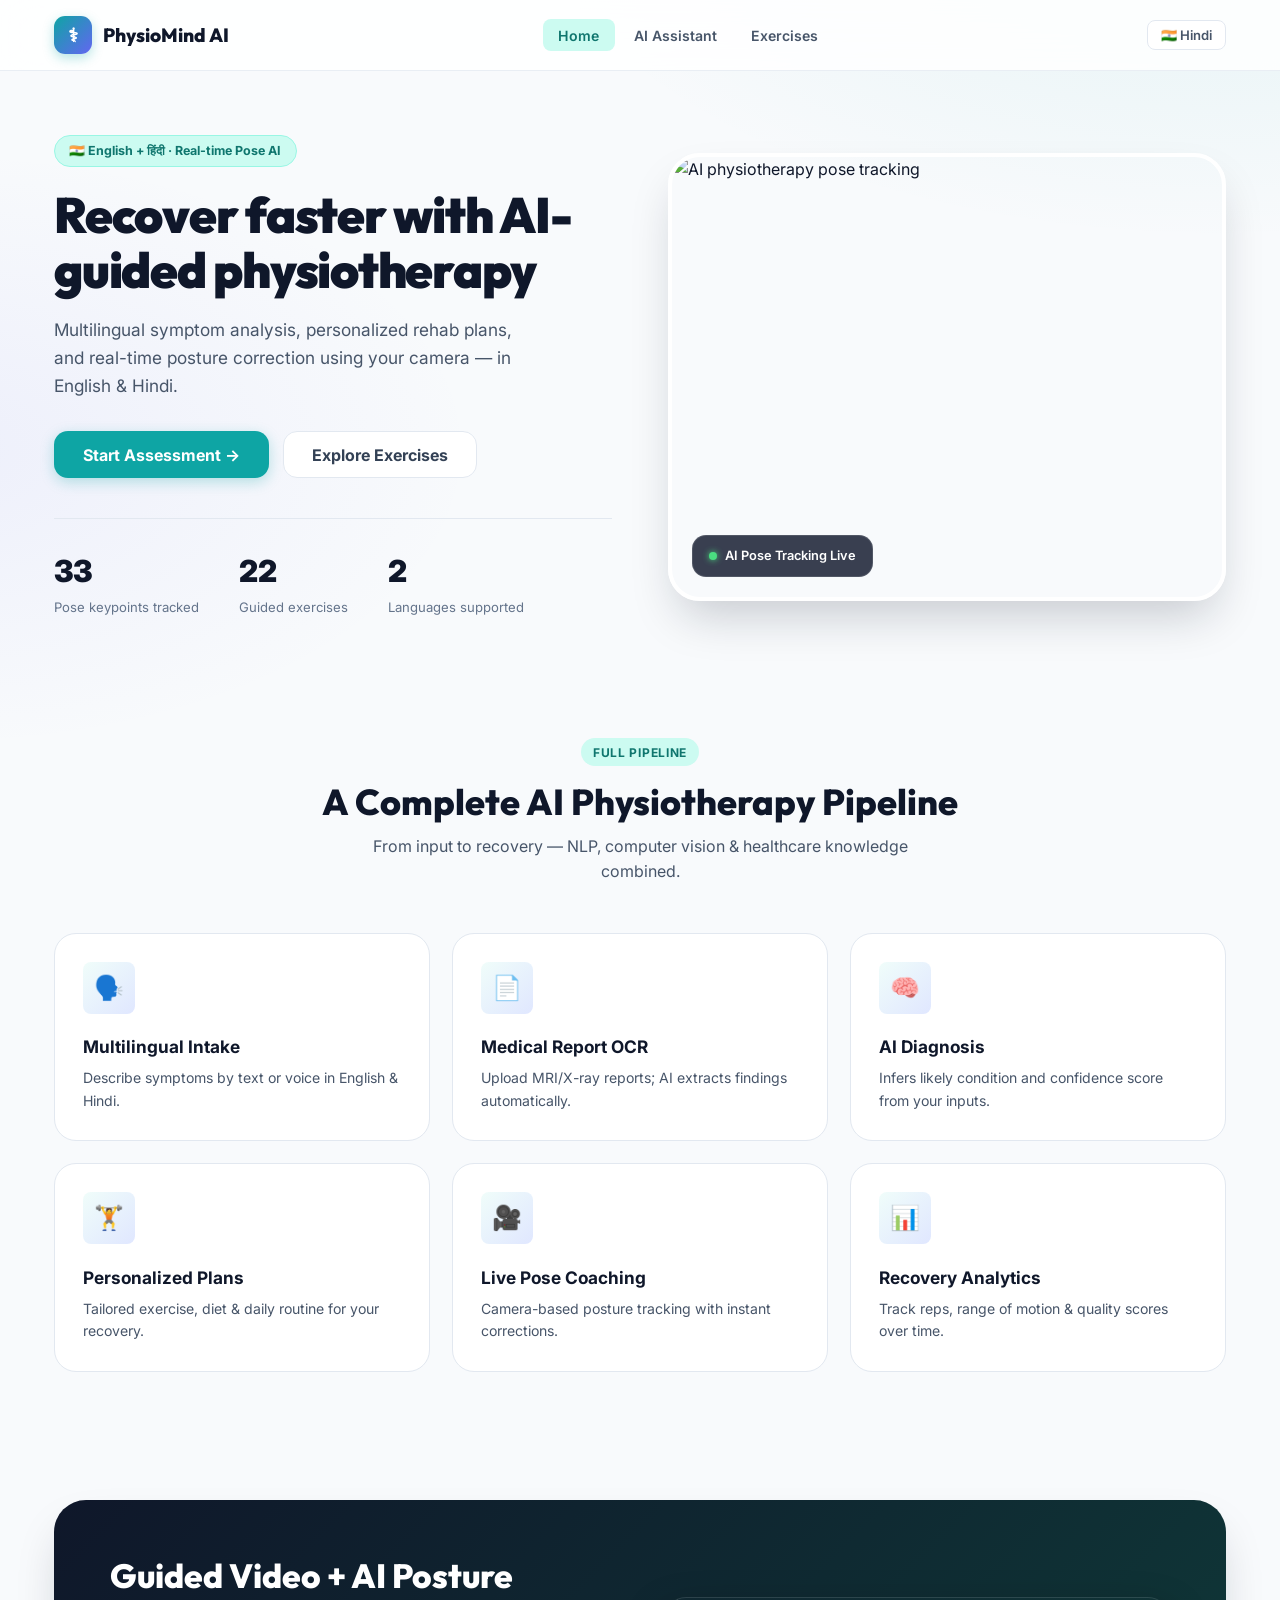
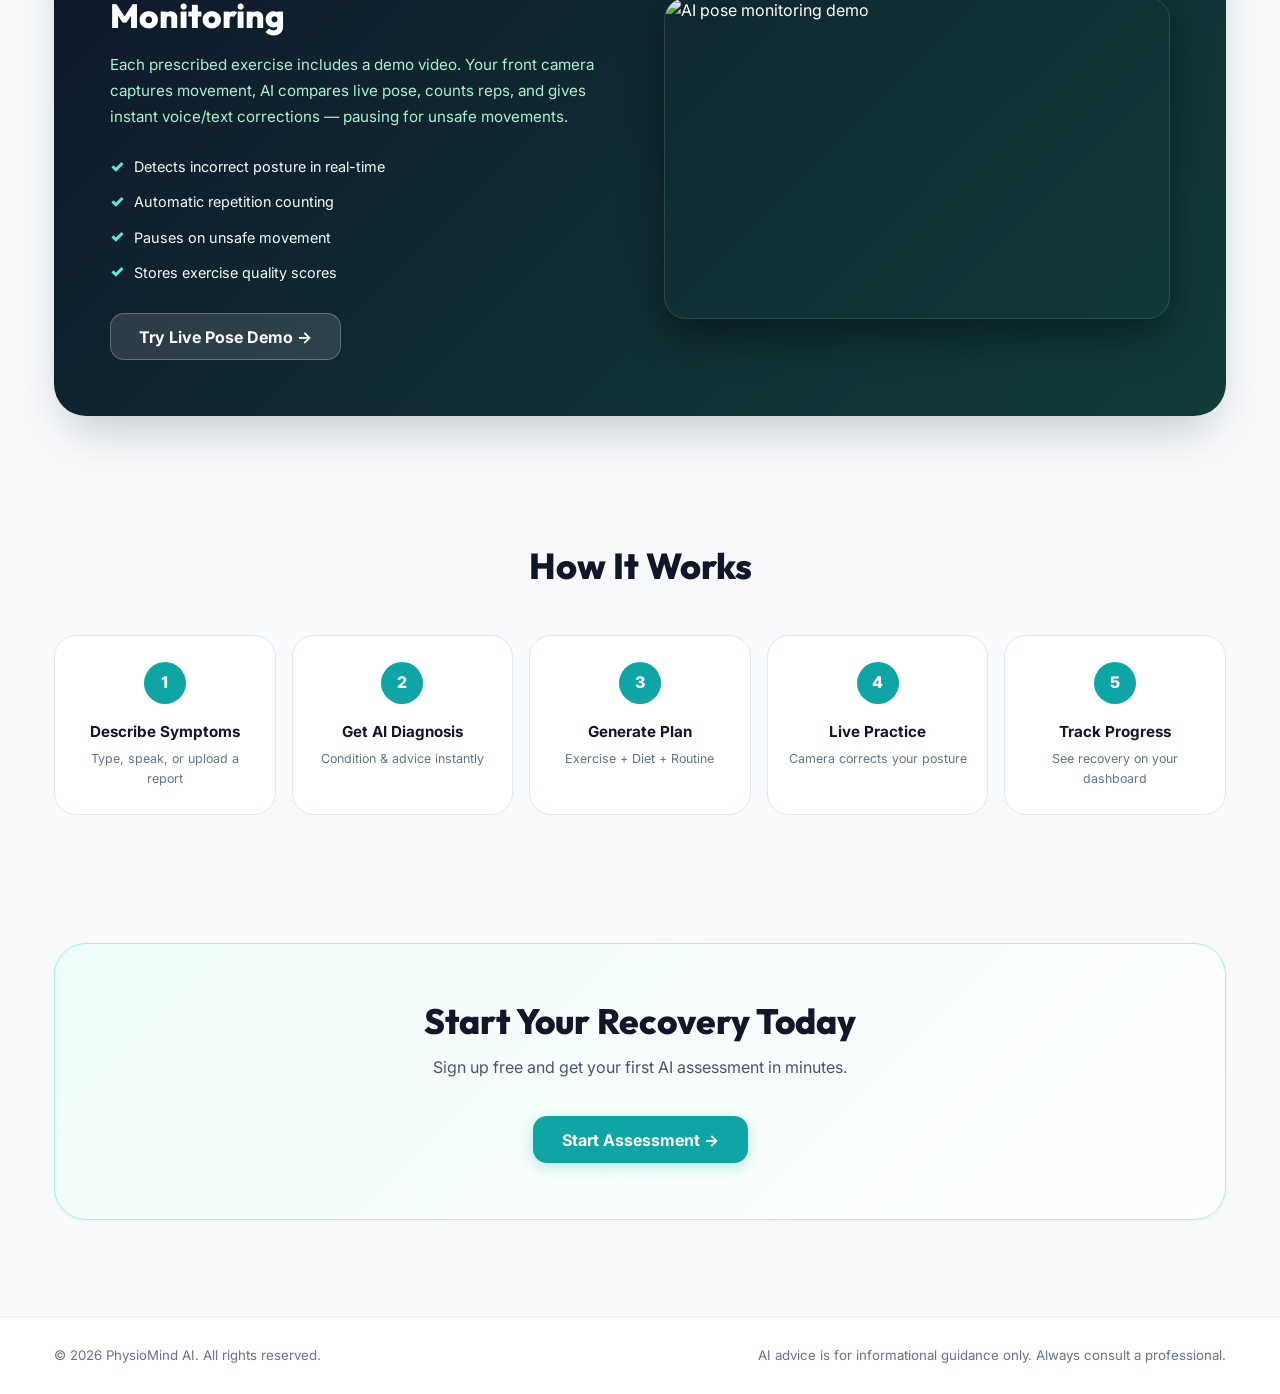
==== commit 111302a0: "feat: drop accounts, add set tracking, remove the database requirement Anyone can now open an exerci" ====
--- a/index.html
+++ b/index.html
@@ -24,13 +24,10 @@
       <button class="nav-link active" data-view="landing">Home</button>
       <button class="nav-link" data-view="assistant">AI Assistant</button>
       <button class="nav-link" data-view="exercises">Exercises</button>
-      <button class="nav-link" data-view="plan">My Plan</button>
-      <button class="nav-link" data-view="analytics">Analytics</button>
     </nav>
 
     <div class="nav-right">
       <button class="lang-btn" id="langBtn">🇮🇳 Hindi</button>
-      <button class="btn btn-sm btn-outline" id="authBtn" onclick="openAuth()">Login / Sign Up</button>
     </div>
 
   </div>
@@ -221,36 +218,6 @@
 </footer>
 
 <!-- ══════════════════════════════════════════════
-     AUTH MODAL
-══════════════════════════════════════════════ -->
-<div class="modal-bg" id="authModal">
-  <div class="modal-box">
-    <button class="modal-close" onclick="closeAuth()">✕</button>
-    <div class="modal-tabs">
-      <button class="modal-tab active" id="tabLogin" onclick="switchAuthTab('login')">Login</button>
-      <button class="modal-tab" id="tabSignup" onclick="switchAuthTab('signup')">Sign Up</button>
-    </div>
-    <form onsubmit="handleAuth(event)">
-      <div class="form-field" id="nameField" style="display:none">
-        <label class="form-label" for="authName">Full Name</label>
-        <input class="form-input" id="authName" name="name" type="text" autocomplete="name" placeholder="e.g. Arjun Sharma" />
-      </div>
-      <div class="form-field">
-        <label class="form-label" for="authEmail">Email Address</label>
-        <input class="form-input" id="authEmail" name="email" type="email" autocomplete="email" placeholder="you@example.com" required />
-      </div>
-      <div class="form-field">
-        <label class="form-label" for="authPassword">Password</label>
-        <input class="form-input" id="authPassword" name="password" type="password" autocomplete="current-password" placeholder="••••••••" minlength="8" required />
-        <div class="form-hint" id="authPwHint" style="display:none">At least 8 characters</div>
-      </div>
-      <div class="form-error" id="authError" role="alert" style="display:none"></div>
-      <button type="submit" class="btn btn-primary" id="authSubmit" style="width:100%;margin-top:.5rem">Login</button>
-    </form>
-  </div>
-</div>
-
-<!-- ══════════════════════════════════════════════
      EXERCISE PREVIEW MODAL  (how to do it, before the camera opens)
 ══════════════════════════════════════════════ -->
 <div class="modal-bg" id="previewModal">
@@ -324,10 +291,20 @@
         <button class="btn btn-outline btn-sm" style="margin-top:1rem" onclick="closeSession()">Close</button>
       </div>
 
+      <div class="session-error" id="sessionResult" style="display:none">
+        <div class="session-error-icon">🎉</div>
+        <div id="sessionResultText"></div>
+        <button class="btn btn-outline btn-sm" style="margin-top:1rem" onclick="closeSession()">Done</button>
+      </div>
+
       <div class="session-hud">
         <div class="hud-box">
           <div class="hud-label" id="hudRepLabel">Reps</div>
           <div class="hud-val" id="hudReps">0 / 10</div>
+        </div>
+        <div class="hud-box">
+          <div class="hud-label" id="hudSetLabel">Set</div>
+          <div class="hud-val" id="hudSet">1 / 3</div>
         </div>
         <div class="hud-box">
           <div class="hud-label" id="hudQualLabel">Tracking</div>
--- a/styles.css
+++ b/styles.css
@@ -631,13 +631,13 @@
 }
 .session-hud {
   position: absolute; top: 14px; left: 14px; right: 14px;
-  display: flex; justify-content: space-between;
+  display: flex; justify-content: space-between; gap: .45rem; flex-wrap: wrap;
   pointer-events: none;
 }
 .hud-box {
   background: rgba(15,23,42,.82); backdrop-filter: blur(8px);
   border: 1px solid rgba(255,255,255,.12);
-  border-radius: var(--r-md); padding: .6rem 1.1rem; text-align: center; color: #fff;
+  border-radius: var(--r-md); padding: .5rem .8rem; text-align: center; color: #fff;
 }
 .hud-label { font-size: .68rem; opacity: .75; text-transform: uppercase; letter-spacing: .05em; }
 .hud-val   { font-size: 1.5rem; font-weight: 900; margin-top: .1rem; }
